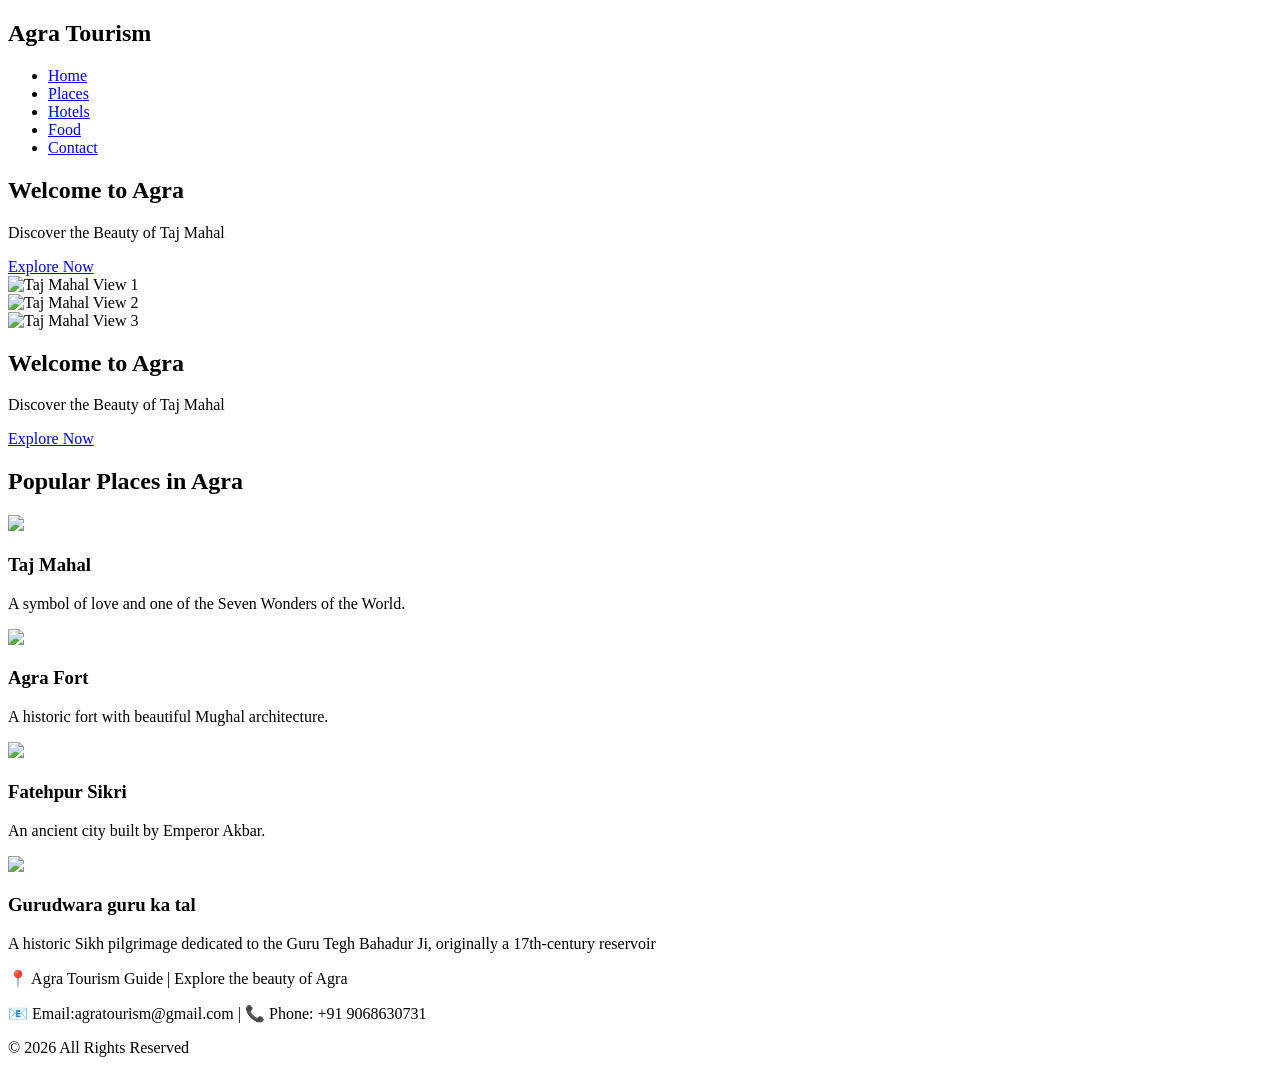
==== index.html @ ef20dacb "Add files via upload" ====
<!DOCTYPE html>
<html lang="en">
<head>
    <meta charset="UTF-8">
    <title>Agra Tourism Guide</title>
    <link rel="stylesheet" href="css/style.css">
    <script src="JS/script.js"></script>
</head>

<body>

    <!-- Navbar -->
    <nav>
        <h1>Agra Tourism</h1>
        <ul>
            <li><a href="#">Home</a></li>
            <li><a href="#">Places</a></li>
            <li><a href="#">Hotels</a></li>
            <li><a href="#">Food</a></li>
            <li><a href="#">Contact</a></li>
        </ul>
    </nav>

    <!-- Hero Section -->
    <section class="hero">
        <div class="overlay">
            <h2>Welcome to Agra</h2>
            <p>Discover the Beauty of Taj Mahal</p>
           <a href="explore.html" class="btn">Explore Now</a>
        </div>


        <!-- Hero Section -->
<section class="hero">
    <div class="carousel">
        <div class="slide">
            <img src="image/tajmahal2.jpg" alt="Taj Mahal View 1">
        </div>
        <div class="slide">
            <img src="image/tajmahal1.jpg" alt="Taj Mahal View 2">
        </div>
        <div class="slide">
            <img src="image/tajmahal3.jpg" alt="Taj Mahal View 3">
        </div>
    </div>
    <div class="overlay">
        <h2>Welcome to Agra</h2>
        <p>Discover the Beauty of Taj Mahal</p>
        <a href="explore.html" class="btn">Explore Now</a>
    </div>
</section>

    <!-- Popular Places -->
    <section class="places">
        <h2>Popular Places in Agra</h2>

        <div class="card-container">

        <div class="card">
    <img src="image/TajMahal5.jpg">
    <h3>Taj Mahal</h3>
    <p>A symbol of love and one of the Seven Wonders of the World.</p>
    </div>

    <div class="card">
    <img src="image/agrafort.jpg">
    <h3>Agra Fort</h3>
    <p>A historic fort with beautiful Mughal architecture.</p>
</div>

<div class="card">
    <img src="image/fathepur.jpg">
    <h3>Fatehpur Sikri</h3>
    <p>An ancient city built by Emperor Akbar.</p>
</div>

<div class="card">
    <img src="image/gurudwara.jpg">
    <h3>Gurudwara guru ka tal</h3>
    <p>A historic Sikh pilgrimage dedicated to the Guru Tegh Bahadur Ji, originally a 17th-century reservoir </p>
    
</div>
        </div>
    </section>

    <!-- Footer -->
    <footer>
        <p>📍 Agra Tourism Guide | Explore the beauty of Agra</p>
        <p>📧 Email:agratourism@gmail.com | 📞 Phone: +91 9068630731</p>
        <p>© 2026 All Rights Reserved</p>
    </footer>

</body>
</html>
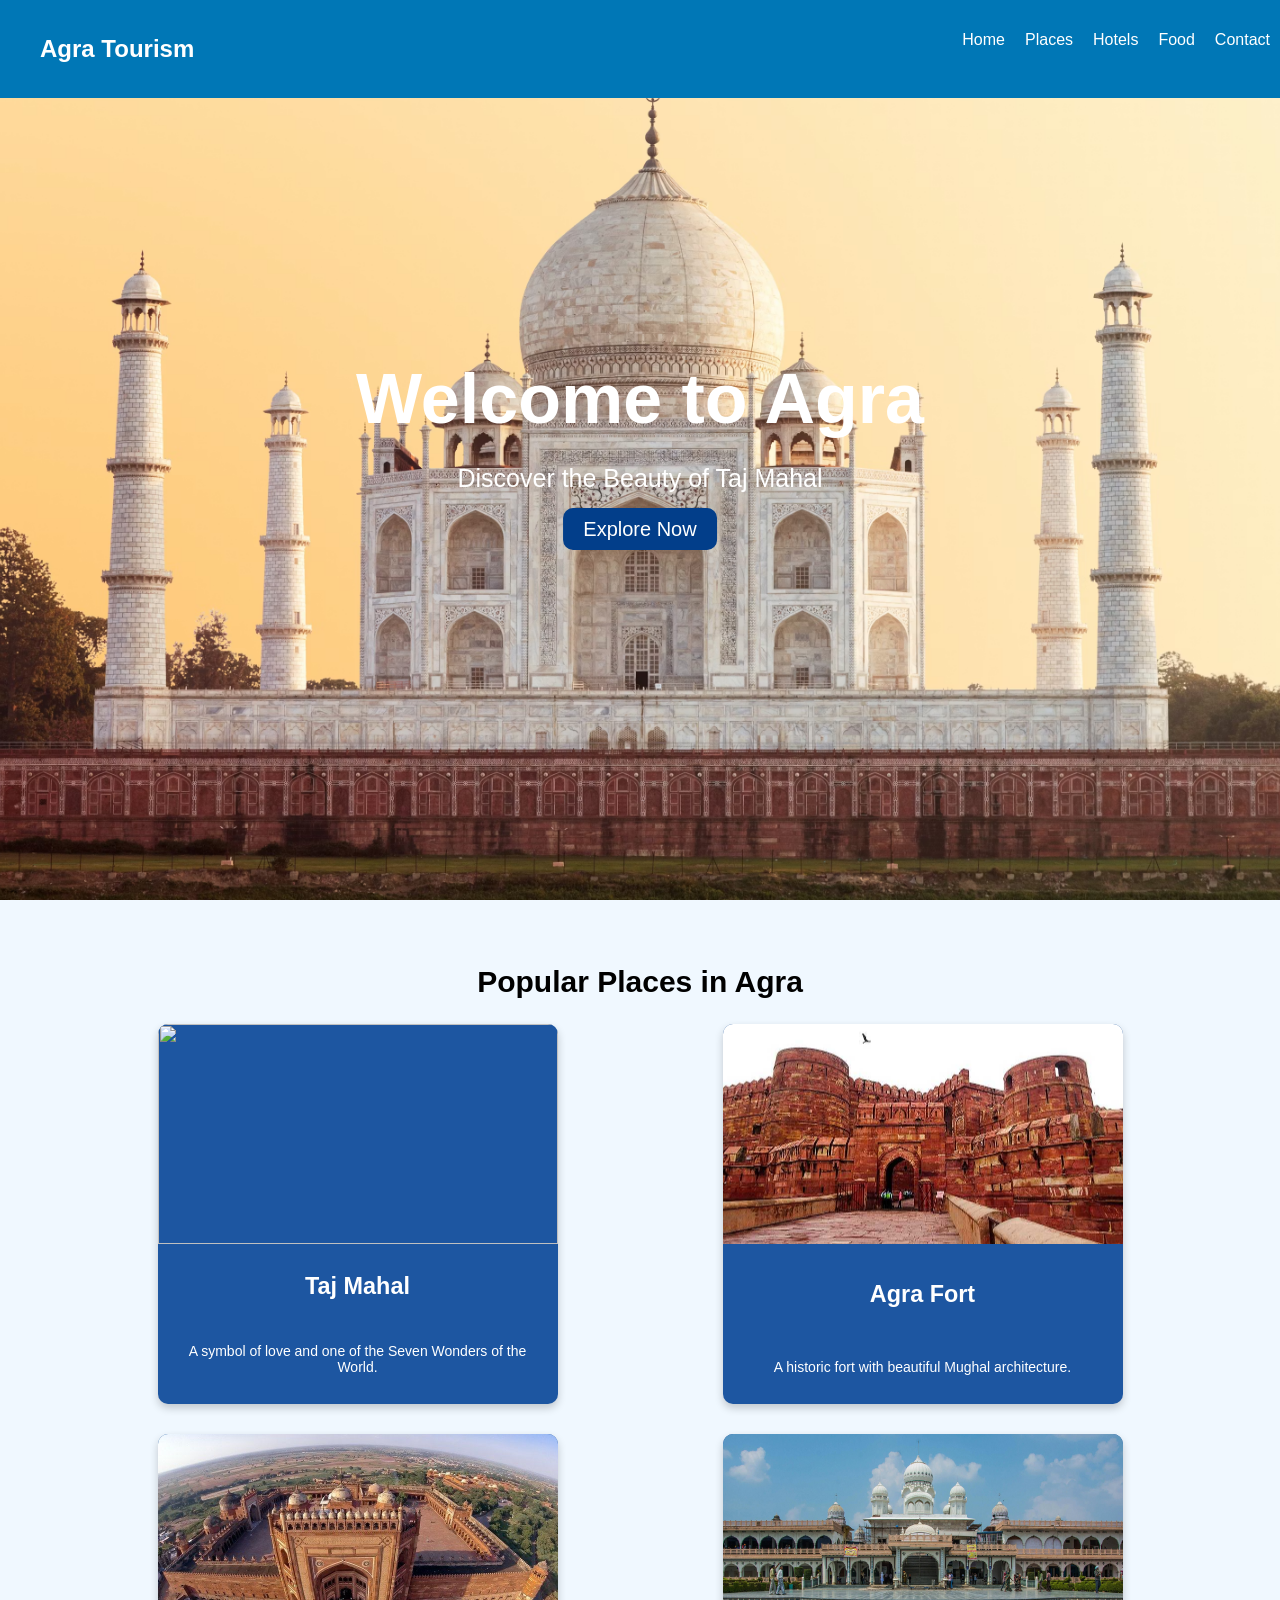
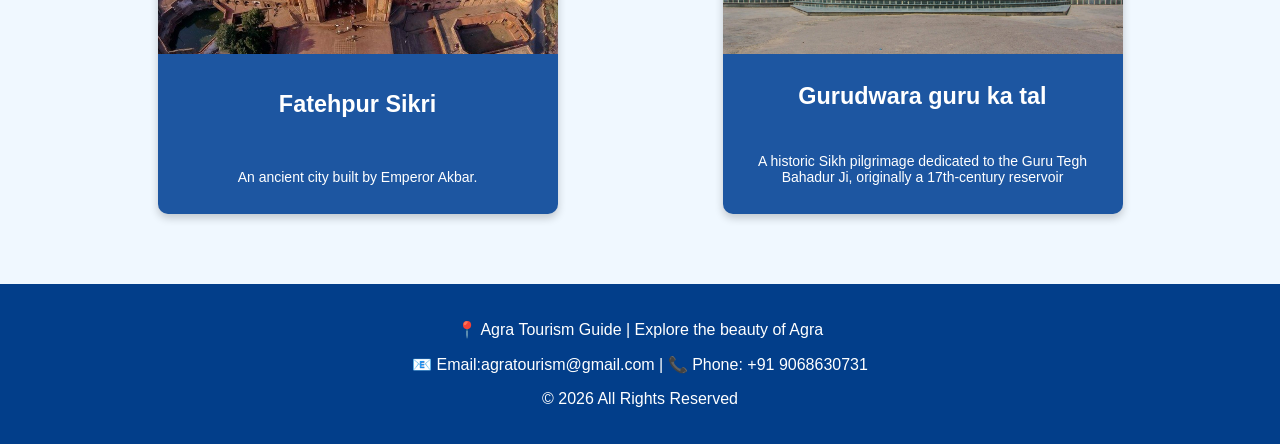
==== commit 517050a4: "Update index.html" ====
--- a/index.html
+++ b/index.html
@@ -57,7 +57,7 @@
         <div class="card-container">
 
         <div class="card">
-    <img src="image/TajMahal5.jpg">
+    <img src="image/Tajmahal5.jpg">
     <h3>Taj Mahal</h3>
     <p>A symbol of love and one of the Seven Wonders of the World.</p>
     </div>
--- a/css/style.css
+++ b/css/style.css
@@ -0,0 +1,146 @@
+body {
+    margin: 0;
+    font-family: Arial, sans-serif;
+    animation: slidein 1s forwards;
+    background-color: #f0f8ff; /* lighter earthy tone */
+}
+
+/* Navbar */
+nav {
+    background: #0077B6;
+    color: white;
+    padding: 15px 40px;
+    display: flex;
+    justify-content: space-between;
+    position: fixed; /* fixed navbar */
+    width: 100%;
+    top: 0;
+    z-index: 1000;
+}
+
+nav ul {
+    list-style: none;
+    display: flex;
+    gap: 20px;
+    padding-right: 50px;
+}
+
+nav a {
+    color: white;
+    text-decoration: none;
+}
+
+/* Hero Section */
+.hero {
+  background: url('../image/tajmahal.jpg') no-repeat center/cover; 
+  background-size: cover;   /* image full cover karega */
+  height: 100vh;            /* full screen height */
+  position: relative;
+  background-position: center;
+    
+}
+.carousel  {
+    display: flex;
+    width: 300%;
+    animation: slide 15s 1;
+}
+.slide {
+    width: 100%;
+    flex-shrink: 0;
+    height: 100vh;
+}
+.slide img {
+    height: 100vh;
+    width: 100vw;
+    object-fit: cover;
+    object-position: center top;
+}
+
+.overlay {
+position: absolute;
+  top: 50%;
+  left: 50%;
+  transform: translate(-50%, -50%);
+  text-align: center;
+  color: white;
+
+}
+.overlay h2 {
+    font-size: 70px;
+    margin: 0;
+}
+.overlay p {
+    font-size: 25px;
+}
+.btn {
+    padding: 10px 20px;
+    background: #023E8A;
+    color: white;
+    border-radius: 10px;
+    font-size: 20px;
+    text-decoration: none;
+}
+
+/* Places Section */
+.places {
+    padding: 40px;
+    text-align: center;
+    font-size: 20px;
+}
+.card-container {
+    display: grid;
+    grid-template-columns: repeat(2, 1fr);
+    gap: 30px;
+    padding: 0 50px;
+}
+.card {
+  width: 100%;
+  max-width: 400px;
+  margin: auto;
+  box-shadow: 0 4px 8px rgba(0,0,0,0.2);
+  border-radius: 10px;
+  overflow: hidden;
+  transition: 0.3s;
+  background-color:#1d56a1 ;
+  color: white;
+  min-height: 380px; /* sab cards ki minimum height same */
+  display: flex;
+  flex-direction: column;
+  justify-content: space-between;
+}
+.card img {
+  width: 100%;
+  height: 220px;       /* fixed height */
+  object-fit: cover;   /* crop karega aur size equal banayega */
+  display: block;
+}
+.card p {
+    padding: 0 10px 15px;
+    font-size: 14px;
+}
+.card:hover {
+    transform: scale(1.05);
+}
+
+/* Footer */
+footer {
+    background: #023E8A;
+    color: white;
+    text-align: center;
+    padding: 20px;
+    margin-top: 30px;
+}
+
+/* Animations */
+@keyframes slidein {
+    from { transform: translateX(-100%); opacity: 0; }
+    to { transform: translateX(0); opacity: 1; }
+}
+@keyframes slide {
+    0% { transform: translateX(0); }
+    33% { transform: translateX(-100%); }
+    66% { transform: translateX(-200%); }
+    100% { transform: translateX(0); }
+}
+
+
